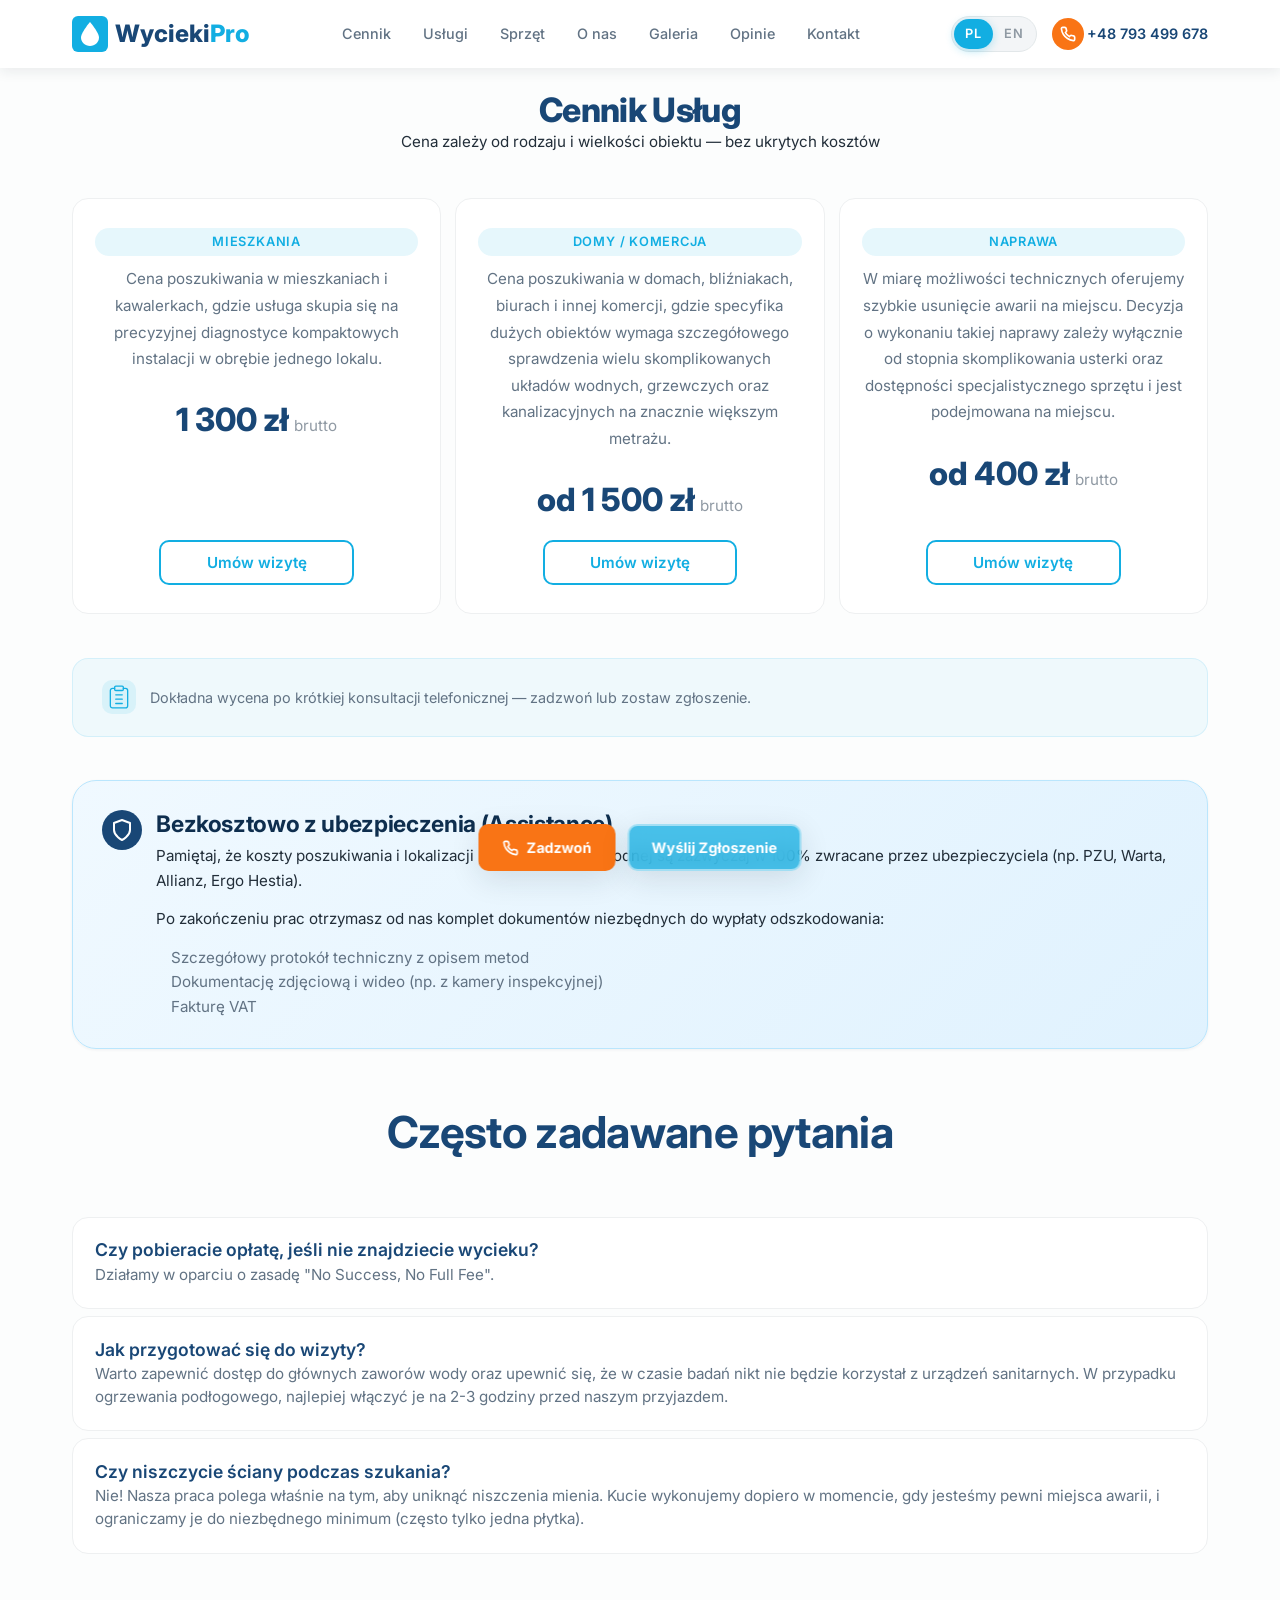
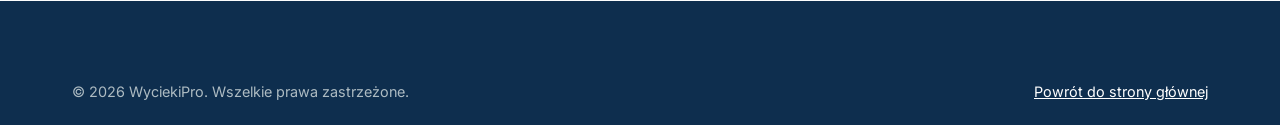
==== cennik.html @ beeb1ba0 "Оновив файли" ====
<!DOCTYPE html>
<html lang="pl">

<head>
  <meta charset="UTF-8">
  <meta name="viewport" content="width=device-width, initial-scale=1.0, viewport-fit=cover">
  <title>Cennik Usług — WyciekiPro</title>
  <meta name="description" content="Ile kosztuje wykrywanie wycieków? Informacje o cenach dla mieszkań, domów i firm. Dowiedz się jak rozliczyć usługę z ubezpieczenia.">
  <link rel="canonical" href="https://wyciekipro.pl/cennik.html">
  <meta property="og:title" content="Cennik Usług — WyciekiPro">
  <meta property="og:description" content="Ile kosztuje wykrywanie wycieków? Informacje o cenach dla mieszkań, domów i firm. Dowiedz się jak rozliczyć usługę z ubezpieczenia.">
  <meta property="og:type" content="website">
  <meta property="og:url" content="https://wyciekipro.pl/cennik.html">
  <meta property="og:image" content="https://wyciekipro.pl/images/hero/hero_pc@1x.jpg">
  <link rel="icon" type="image/png" sizes="32x32" href="images/favicon/favicon-32x32.png">
  <link rel="preconnect" href="https://fonts.googleapis.com">
  <link rel="preconnect" href="https://fonts.gstatic.com" crossorigin>
  <link href="https://fonts.googleapis.com/css2?family=Inter:wght@400;500;600;700;800&display=swap" rel="stylesheet">
  <!-- CSS -->
  <link rel="stylesheet" href="css/base/reset.css">
  <link rel="stylesheet" href="css/base/variables.css">
  <link rel="stylesheet" href="css/base/typography.css">
  <link rel="stylesheet" href="css/layout/grid.css">
  <link rel="stylesheet" href="css/layout/responsive.css">
  <link rel="stylesheet" href="css/components/header.css">
  <link rel="stylesheet" href="css/components/footer.css">
  <link rel="stylesheet" href="css/components/cards.css">
  <link rel="stylesheet" href="css/components/pricing.css">
  <link rel="stylesheet" href="css/components/buttons.css">
  <link rel="stylesheet" href="css/animations/animations.css">
  <style>
    .subpage {
      padding-top: 90px;
      min-height: calc(100vh - 300px);
    }
    .subpage .section-header {
      margin-bottom: var(--space-2xl);
    }
    .subpage .section-header h1 {
      font-size: clamp(1.5rem, 1.3rem + 1vw, 2.2rem);
    }

    .insurance-box {
      background: linear-gradient(135deg, #f0f9ff, #e0f2fe);
      border: 1px solid #bae6fd;
      padding: var(--space-xl);
      border-radius: var(--radius-xl);
      margin-top: var(--space-2xl);
      box-shadow: var(--shadow-sm);
    }
    .insurance-box h2 {
      color: var(--color-primary-dark);
      margin-bottom: var(--space-sm);
      font-size: 150%;
    }
    .insurance-box p, .insurance-box ul {
      font-size: 0.95rem;
    }
    
    .faq-section {
      margin-top: var(--space-3xl);
    }
    .faq-section .section-header {
      margin-bottom: var(--space-3xl);
    }
    .faq-item {
      background: #fff;
      border: 1px solid var(--color-border-light);
      padding: var(--space-lg);
      border-radius: var(--radius-lg);
      margin-bottom: var(--space-sm);
    }
    .faq-item h3 {
      color: var(--color-primary);
      margin-bottom: var(--space-xs);
      font-size: 1.1rem;
    }
    .faq-item p {
      color: var(--color-text-light);
      line-height: 1.5;
      font-size: 0.95rem;
    }

    .gallery-cta-fixed {
      position: fixed;
      bottom: var(--space-xl);
      left: 50%;
      transform: translateX(-50%);
      z-index: 100;
      display: flex;
      gap: 12px;
      width: max-content;
    }
    .fixed-btn {
      display: inline-flex;
      align-items: center;
      gap: 8px;
      backdrop-filter: blur(10px);
      -webkit-backdrop-filter: blur(10px);
      padding: 10px 22px;
      border-radius: var(--radius-md);
      font-size: var(--text-sm);
      font-weight: var(--fw-bold);
      text-decoration: none;
      transition: all var(--transition-base);
      white-space: nowrap;
      box-shadow: var(--shadow-lg);
      border: 2px solid transparent;
    }
    .fixed-btn--phone {
      background: var(--color-cta);
      border-color: var(--color-cta);
      color: #fff;
    }
    .fixed-btn--form {
      background: hsla(195, 85%, 48%, 0.75);
      border-color: hsla(0, 0%, 100%, 0.5);
      color: #fff;
    }
    .fixed-btn:hover {
      transform: translateY(-3px);
      box-shadow: var(--shadow-xl);
    }
    .fixed-btn--phone:hover { 
      background: var(--color-cta-hover);
      border-color: var(--color-cta-hover);
      color: #fff;
    }
    .fixed-btn--form:hover { 
      background: var(--color-accent);
      border-color: var(--color-accent);
      color: #fff;
    }

    @media (max-width: 768px) {
      .gallery-cta-fixed {
        bottom: var(--space-lg);
        gap: 10px;
        width: calc(100% - 40px);
        justify-content: center;
      }
      .fixed-btn {
        padding: 10px 14px;
        font-size: 0.8rem;
        flex: 1;
        justify-content: center;
        border-width: 1.5px;
      }
    }
  </style>
</head>

<body class="always-scrolled">

  <!-- ═══ HEADER ═══ -->
  <header class="header" id="header">
    <div class="container header__inner">
      <a href="index.html" class="header__logo" id="logo">
        <span class="header__logo-icon">
          <svg width="20" height="24" viewBox="0 0 20 24" fill="none" xmlns="http://www.w3.org/2000/svg"
            aria-hidden="true">
            <path d="M10 0C10 0 1 10.5 1 15.5C1 20.194 5.03 24 10 24C14.97 24 19 20.194 19 15.5C19 10.5 10 0 10 0Z"
              fill="white" />
            <path d="M13.5 18C13.5 16.07 12.43 14.4 10.83 13.56" stroke="rgba(255,255,255,0.4)" stroke-width="1.5"
              stroke-linecap="round" />
          </svg>
        </span>
        <span class="header__logo-text">Wycieki<span>Pro</span></span>
      </a>
      <nav class="nav" id="main-nav">
        <a href="cennik.html" class="nav__link active">Cennik</a>
        <a href="uslugi.html" class="nav__link">Usługi</a>
        <a href="sprzet.html" class="nav__link">Sprzęt</a>
        <a href="index.html#process" class="nav__link">O nas</a>
        <a href="galeria.html" class="nav__link">Galeria</a>
        <a href="index.html#reviews" class="nav__link">Opinie</a>
        <a href="index.html#contact" class="nav__link">Kontakt</a>
      </nav>
      <div class="header__actions">
        <div class="lang-switch" id="lang-switch">
          <button class="lang-switch__btn active" data-lang="pl">PL</button>
          <button class="lang-switch__btn" data-lang="en">EN</button>
        </div>
        <a href="tel:+48793499678" class="header__phone" id="header-phone">
          <span class="header__phone-icon"><svg width="16" height="16" viewBox="0 0 24 24" fill="none" stroke="#fff"
              stroke-width="2.5" stroke-linecap="round" stroke-linejoin="round">
              <path
                d="M22 16.92v3a2 2 0 0 1-2.18 2 19.79 19.79 0 0 1-8.63-3.07 19.5 19.5 0 0 1-6-6 19.79 19.79 0 0 1-3.07-8.67A2 2 0 0 1 4.11 2h3a2 2 0 0 1 2 1.72c.13.81.36 1.6.7 2.81a2 2 0 0 1-.45 2.11L8.09 9.91a16 16 0 0 0 6 6l1.27-1.27a2 2 0 0 1 2.11-.45c1.21.34 2 .57 2.81.7A2 2 0 0 1 22 16.92z" />
            </svg></span>
          <span class="header__phone-number">+48 793 499 678</span>
        </a>
      </div>
      <button class="hamburger" id="hamburger" aria-label="Menu">
        <span></span><span></span><span></span>
      </button>
    </div>
  </header>

  <!-- Mobile Menu -->
  <div class="mobile-menu" id="mobile-menu">
    <a href="index.html" class="nav__link">Strona Główna</a>
    <a href="cennik.html" class="nav__link active">Cennik</a>
    <a href="uslugi.html" class="nav__link">Usługi</a>
    <a href="sprzet.html" class="nav__link">Sprzęt</a>
    <a href="index.html#process" class="nav__link">O nas</a>
    <a href="galeria.html" class="nav__link">Galeria</a>
    <a href="index.html#reviews" class="nav__link">Opinie</a>
    <a href="index.html#contact" class="nav__link">Kontakt</a>
    <a href="tel:+48793499678" class="btn btn--phone mobile-menu__phone"><svg width="18" height="18" viewBox="0 0 24 24"
        fill="none" stroke="#fff" stroke-width="2.5" stroke-linecap="round" stroke-linejoin="round">
        <path
          d="M22 16.92v3a2 2 0 0 1-2.18 2 19.79 19.79 0 0 1-8.63-3.07 19.5 19.5 0 0 1-6-6 19.79 19.79 0 0 1-3.07-8.67A2 2 0 0 1 4.11 2h3a2 2 0 0 1 2 1.72c.13.81.36 1.6.7 2.81a2 2 0 0 1-.45 2.11L8.09 9.91a16 16 0 0 0 6 6l1.27-1.27a2 2 0 0 1 2.11-.45c1.21.34 2 .57 2.81.7A2 2 0 0 1 22 16.92z" />
      </svg> +48 793 499 678</a>
  </div>

  <!-- ═══ PRICING ═══ -->
  <section class="subpage section">
    <div class="container">
      <div class="gallery-cta-fixed">
        <a href="tel:+48793499678" class="fixed-btn fixed-btn--phone">
          <svg width="16" height="16" viewBox="0 0 24 24" fill="none" stroke="currentColor" stroke-width="2.5" stroke-linecap="round" stroke-linejoin="round"><path d="M22 16.92v3a2 2 0 0 1-2.18 2 19.79 19.79 0 0 1-8.63-3.07 19.5 19.5 0 0 1-6-6 19.79 19.79 0 0 1-3.07-8.67A2 2 0 0 1 4.11 2h3a2 2 0 0 1 2 1.72c.13.81.36 1.6.7 2.81a2 2 0 0 1-.45 2.11L8.09 9.91a16 16 0 0 0 6 6l1.27-1.27a2 2 0 0 1 2.11-.45c1.21.34 2 .57 2.81.7A2 2 0 0 1 22 16.92z"/></svg>
          Zadzwoń
        </a>
        <a href="index.html#contact" class="fixed-btn fixed-btn--form" onclick="openModal(event)">
          Wyślij Zgłoszenie
        </a>
      </div>
      <div class="section-header">
        <h1>Cennik Usług</h1>
        <p>Cena zależy od rodzaju i wielkości obiektu — bez ukrytych kosztów</p>
      </div>

      <div class="pricing__grid reveal-stagger">

        <!-- Card 1: Residential -->
        <div class="card card--pricing reveal">
          <div class="pricing__tag">Mieszkania</div>
          <p class="card__desc">Cena poszukiwania w mieszkaniach i kawalerkach, gdzie usługa skupia się na precyzyjnej diagnostyce kompaktowych instalacji w obrębie jednego lokalu.</p>
          <div class="card__price">1 300 zł <span>brutto</span></div>
          <a href="index.html#contact" class="btn btn--outline" onclick="openModal(event)">Umów wizytę</a>
        </div>

        <!-- Card 2: House / Commercial -->
        <div class="card card--pricing reveal">
          <div class="pricing__tag">Domy / komercja</div>
          <p class="card__desc">Cena poszukiwania w domach, bliźniakach, biurach i innej komercji, gdzie specyfika dużych obiektów wymaga szczegółowego sprawdzenia wielu skomplikowanych układów wodnych, grzewczych oraz kanalizacyjnych na znacznie większym metrażu.</p>
          <div class="card__price">od 1 500 zł <span>brutto</span></div>
          <a href="index.html#contact" class="btn btn--outline" onclick="openModal(event)">Umów wizytę</a>
        </div>

        <!-- Card 3: Repair -->
        <div class="card card--pricing reveal">
          <div class="pricing__tag">Naprawa</div>
          <p class="card__desc">W miarę możliwości technicznych oferujemy szybkie usunięcie awarii na miejscu. Decyzja o wykonaniu takiej naprawy zależy wyłącznie od stopnia skomplikowania usterki oraz dostępności specjalistycznego sprzętu i jest podejmowana na miejscu.</p>
          <div class="card__price">od 400 zł <span>brutto</span></div>
          <a href="index.html#contact" class="btn btn--outline" onclick="openModal(event)">Umów wizytę</a>
        </div>

      </div>

      <!-- Notes -->
      <div class="pricing__notes reveal">
        <div class="pricing__note-item">
          <span class="pricing__note-icon"><svg width="26" height="26" viewBox="0 0 24 24" fill="none" stroke="currentColor" stroke-width="1.2" stroke-linecap="round" stroke-linejoin="round"><path d="M16 4h2a2 2 0 0 1 2 2v14a2 2 0 0 1-2 2H6a2 2 0 0 1-2-2V6a2 2 0 0 1 2-2h2"/><rect x="8" y="2" width="8" height="4" rx="1" ry="1"/><path d="M9 14h6"/><path d="M9 18h6"/><path d="M9 10h6"/></svg></span>
          <span>Dokładna wycena po krótkiej konsultacji telefonicznej — zadzwoń lub zostaw zgłoszenie.</span>
        </div>
      </div>

      <div class="insurance-box reveal">
        <div style="display: flex; gap: var(--space-md); align-items: flex-start;">
          <div style="background: var(--color-primary); color: #fff; width: 40px; height: 40px; border-radius: 50%; display: flex; align-items: center; justify-content: center; flex-shrink: 0;">
            <svg width="24" height="24" viewBox="0 0 24 24" fill="none" stroke="currentColor" stroke-width="2" stroke-linecap="round" stroke-linejoin="round"><path d="M12 22s8-4 8-10V5l-8-3-8 3v7c0 6 8 10 8 10z"/></svg>
          </div>
          <div>
            <h2>Bezkosztowo z ubezpieczenia (Assistance)</h2>
            <p>Pamiętaj, że koszty poszukiwania i lokalizacji przyczyn szkody wodnej są zazwyczaj w 100% zwracane przez ubezpieczyciela (np. PZU, Warta, Allianz, Ergo Hestia).</p>
            <p style="margin-top: var(--space-sm);">Po zakończeniu prac otrzymasz od nas komplet dokumentów niezbędnych do wypłaty odszkodowania:</p>
            <ul style="margin-top: var(--space-xs); padding-left: var(--space-md); color: var(--color-text-light);">
              <li>Szczegółowy protokół techniczny z opisem metod</li>
              <li>Dokumentację zdjęciową i wideo (np. z kamery inspekcyjnej)</li>
              <li>Fakturę VAT</li>
            </ul>
          </div>
        </div>
      </div>

      <div class="faq-section">
        <div class="section-header reveal">
          <h2>Często zadawane pytania</h2>
        </div>
        <div class="faq-item reveal">
          <h3>Czy pobieracie opłatę, jeśli nie znajdziecie wycieku?</h3>
          <p>Działamy w oparciu o zasadę "No Success, No Full Fee".</p>
        </div>
        <div class="faq-item reveal">
          <h3>Jak przygotować się do wizyty?</h3>
          <p>Warto zapewnić dostęp do głównych zaworów wody oraz upewnić się, że w czasie badań nikt nie będzie korzystał z urządzeń sanitarnych. W przypadku ogrzewania podłogowego, najlepiej włączyć je na 2-3 godziny przed naszym przyjazdem.</p>
        </div>
        <div class="faq-item reveal">
          <h3>Czy niszczycie ściany podczas szukania?</h3>
          <p>Nie! Nasza praca polega właśnie na tym, aby uniknąć niszczenia mienia. Kucie wykonujemy dopiero w momencie, gdy jesteśmy pewni miejsca awarii, i ograniczamy je do niezbędnego minimum (często tylko jedna płytka).</p>
        </div>
      </div>
    </div>
  </section>

  <!-- ═══ FOOTER ═══ -->
  <footer class="footer">
    <div class="container">
      <div class="footer__bottom">
        <span>© 2026 WyciekiPro. Wszelkie prawa zastrzeżone.</span>
        <a href="index.html" style="color: #fff; text-decoration: underline;">Powrót do strony głównej</a>
      </div>
    </div>
  </footer>

  <script src="js/main.js"></script>
</body>
</html>
---- css/base/variables.css ----
/* ==========================================================================
   WyciekiPro — Design Tokens (CSS Custom Properties)
   Light aqua/water theme — professional, clean, trustworthy
   ========================================================================== */

:root {
  /* ── Color Palette ─────────────────────────────────────────────────── */
  
  /* Primary — Deep professional blue (trust & reliability) */
  --color-primary: hsl(210, 65%, 28%);
  --color-primary-light: hsl(210, 55%, 40%);
  --color-primary-dark: hsl(210, 70%, 18%);
  
  /* Accent — Aqua/Cyan (water, freshness, clarity) */
  --color-accent: hsl(195, 85%, 48%);
  --color-accent-light: hsl(195, 90%, 62%);
  --color-accent-dark: hsl(195, 80%, 38%);
  --color-accent-glow: hsla(195, 100%, 55%, 0.3);
  
  /* CTA / Emergency — Warm amber/orange */
  --color-cta: hsl(25, 95%, 53%);
  --color-cta-hover: hsl(25, 95%, 60%);
  --color-cta-dark: hsl(25, 90%, 45%);
  
  /* Success */
  --color-success: hsl(155, 65%, 42%);
  
  /* Backgrounds — Light, airy, water-inspired */
  --color-bg: hsl(200, 20%, 99%);
  --color-bg-alt: hsl(200, 18%, 96%);
  --color-bg-card: hsl(0, 0%, 100%);
  --color-bg-hero: linear-gradient(135deg, hsl(210, 65%, 28%) 0%, hsl(200, 55%, 35%) 50%, hsl(195, 60%, 42%) 100%);
  --color-bg-section-dark: hsl(210, 50%, 24%);
  
  /* Text */
  --color-text: hsl(210, 25%, 18%);
  --color-text-light: hsl(210, 15%, 45%);
  --color-text-muted: hsl(210, 10%, 60%);
  --color-text-on-dark: hsl(200, 20%, 95%);
  --color-text-on-dark-muted: hsl(200, 15%, 72%);
  
  /* Borders & Shadows */
  --color-border: hsl(200, 15%, 90%);
  --color-border-light: hsl(200, 10%, 94%);
  --shadow-sm: 0 1px 3px hsla(210, 30%, 15%, 0.06);
  --shadow-md: 0 4px 12px hsla(210, 30%, 15%, 0.08);
  --shadow-lg: 0 8px 30px hsla(210, 30%, 15%, 0.12);
  --shadow-xl: 0 16px 50px hsla(210, 30%, 15%, 0.15);
  --shadow-accent: 0 4px 20px hsla(195, 85%, 48%, 0.2);
  --shadow-card-hover: 0 12px 40px hsla(195, 85%, 48%, 0.15);
  
  /* ── Typography ────────────────────────────────────────────────────── */
  --font-heading: 'Inter', 'Segoe UI', system-ui, -apple-system, sans-serif;
  --font-body: 'Inter', 'Segoe UI', system-ui, -apple-system, sans-serif;
  --font-mono: 'Roboto Mono', 'Consolas', monospace;
  
  /* Font sizes — fluid scale */
  --text-xs: clamp(0.7rem, 0.65rem + 0.25vw, 0.8rem);
  --text-sm: clamp(0.8rem, 0.75rem + 0.25vw, 0.9rem);
  --text-base: clamp(0.81rem, 0.77rem + 0.25vw, 0.95rem); /* Reduced 15% mobile, 10% PC */
  --text-lg: clamp(1.1rem, 1rem + 0.5vw, 1.25rem);
  --text-xl: clamp(1.25rem, 1.1rem + 0.75vw, 1.5rem);
  --text-2xl: clamp(1.5rem, 1.25rem + 1.25vw, 2rem);
  --text-3xl: clamp(1.85rem, 1.5rem + 1.75vw, 2.75rem);
  --text-4xl: clamp(2.25rem, 1.75rem + 2.5vw, 3.5rem);
  
  /* Font weights */
  --fw-regular: 400;
  --fw-medium: 500;
  --fw-semibold: 600;
  --fw-bold: 700;
  --fw-extrabold: 800;
  
  /* Line heights */
  --lh-tight: 1.2;
  --lh-snug: 1.35;
  --lh-normal: 1.6;
  --lh-relaxed: 1.75;
  
  /* ── Spacing (reduced ~10%) ──────────────────────────────────────────── */
  --space-xs: 0.2rem;     /* 3px */
  --space-sm: 0.45rem;    /* 7px */
  --space-md: 0.9rem;     /* 14px */
  --space-lg: 1.35rem;    /* 22px */
  --space-xl: 1.8rem;     /* 29px */
  --space-2xl: 2.7rem;    /* 43px */
  --space-3xl: 3.6rem;    /* 58px */
  --space-4xl: 5.4rem;    /* 86px */
  --space-section: clamp(1.4rem, 1.1rem + 1.8vw, 2.5rem);
  
  /* ── Layout ────────────────────────────────────────────────────────── */
  --container-max: 1200px;
  --container-narrow: 900px;
  --container-padding: clamp(1rem, 0.5rem + 2.5vw, 2rem);
  
  /* ── Border Radius ─────────────────────────────────────────────────── */
  --radius-sm: 6px;
  --radius-md: 10px;
  --radius-lg: 16px;
  --radius-xl: 24px;
  --radius-full: 9999px;
  
  /* ── Transitions ───────────────────────────────────────────────────── */
  --transition-fast: 150ms ease;
  --transition-base: 250ms ease;
  --transition-slow: 400ms ease;
  --transition-spring: 350ms cubic-bezier(0.34, 1.56, 0.64, 1);
  
  /* ── Z-index Scale ─────────────────────────────────────────────────── */
  --z-base: 1;
  --z-dropdown: 10;
  --z-sticky: 50;
  --z-header: 100;
  --z-overlay: 200;
  --z-modal: 300;
  --z-toast: 400;
}
---- css/base/typography.css ----
/* ==========================================================================
   WyciekiPro — Typography
   Google Fonts: Inter (loaded in HTML <head>)
   ========================================================================== */

body {
  font-family: var(--font-body);
  font-size: var(--text-base);
  font-weight: var(--fw-regular);
  line-height: var(--lh-normal);
  color: var(--color-text);
  background-color: var(--color-bg);
}

/* ── Headings ──────────────────────────────────────────────────────────── */

h1, h2, h3, h4, h5, h6 {
  font-family: var(--font-heading);
  font-weight: var(--fw-bold);
  line-height: var(--lh-tight);
  color: var(--color-primary);
}

h1 {
  font-size: var(--text-4xl);
  font-weight: var(--fw-extrabold);
  letter-spacing: -0.02em;
}

h2 {
  font-size: var(--text-3xl);
  font-weight: var(--fw-bold);
  letter-spacing: -0.015em;
}

h3 {
  font-size: var(--text-2xl);
  font-weight: var(--fw-semibold);
}

h4 {
  font-size: var(--text-xl);
  font-weight: var(--fw-semibold);
}

h5 {
  font-size: var(--text-lg);
  font-weight: var(--fw-medium);
}

/* ── Section Headers ───────────────────────────────────────────────────── */

.section-label {
  display: inline-flex;
  align-items: center;
  gap: var(--space-sm);
  font-size: var(--text-sm);
  font-weight: var(--fw-semibold);
  text-transform: uppercase;
  letter-spacing: 0.1em;
  color: var(--color-accent);
  margin-bottom: var(--space-md);
}

.section-label::before {
  content: '';
  display: inline-block;
  width: 32px;
  height: 2px;
  background: var(--color-accent);
  border-radius: var(--radius-full);
}

.section-title {
  font-size: var(--text-3xl);
  font-weight: var(--fw-bold);
  color: var(--color-primary);
  margin-bottom: var(--space-md);
}

.section-subtitle {
  font-size: var(--text-lg);
  color: var(--color-text-light);
  max-width: 600px;
  line-height: var(--lh-relaxed);
}

/* Dark section variants */
.section--dark .section-label {
  color: var(--color-accent-light);
}

.section--dark .section-title {
  color: var(--color-text-on-dark);
}

.section--dark .section-subtitle {
  color: var(--color-text-on-dark-muted);
}

/* ── Body Text ─────────────────────────────────────────────────────────── */

p {
  margin-bottom: var(--space-md);
  color: var(--color-text);
}

p:last-child {
  margin-bottom: 0;
}

.text-muted {
  color: var(--color-text-muted);
}

.text-light {
  color: var(--color-text-light);
}

.text-accent {
  color: var(--color-accent);
}

.text-center {
  text-align: center;
}

/* ── Links ─────────────────────────────────────────────────────────────── */

.link {
  color: var(--color-accent-dark);
  font-weight: var(--fw-medium);
  transition: color var(--transition-fast);
  text-decoration: underline;
  text-decoration-color: transparent;
  text-underline-offset: 3px;
}

.link:hover {
  color: var(--color-accent);
  text-decoration-color: var(--color-accent);
}

/* ── Strong / Emphasis ─────────────────────────────────────────────────── */

strong, b {
  font-weight: var(--fw-semibold);
}

em, i {
  font-style: italic;
}

small {
  font-size: var(--text-sm);
}
---- css/layout/grid.css ----
/* ==========================================================================
   WyciekiPro — Grid & Layout System
   ========================================================================== */

.container {
  width: 100%;
  max-width: var(--container-max);
  margin-left: auto;
  margin-right: auto;
  padding-left: var(--container-padding);
  padding-right: var(--container-padding);
}

.container--narrow {
  max-width: var(--container-narrow);
}

/* ── Sections ──────────────────────────────────────────────────────────── */

.section {
  padding-top: var(--space-section);
  padding-bottom: var(--space-section);
}

.section--dark {
  background-color: var(--color-bg-section-dark);
  color: var(--color-text-on-dark);
}

.section--alt {
  background-color: var(--color-bg-alt);
}

.section-header {
  text-align: center;
  max-width: 700px;
  margin-left: auto;
  margin-right: auto;
  margin-bottom: var(--space-3xl);
}

/* ── Grid ──────────────────────────────────────────────────────────────── */

.grid {
  display: grid;
  gap: var(--space-xl);
}

.grid--2 {
  grid-template-columns: repeat(2, 1fr);
}

.grid--3 {
  grid-template-columns: repeat(3, 1fr);
}

.grid--4 {
  grid-template-columns: repeat(4, 1fr);
}

/* ── Flex Utilities ────────────────────────────────────────────────────── */

.flex {
  display: flex;
}

.flex--center {
  display: flex;
  align-items: center;
  justify-content: center;
}

.flex--between {
  display: flex;
  align-items: center;
  justify-content: space-between;
}

.flex--column {
  display: flex;
  flex-direction: column;
}

.flex--gap-sm {
  gap: var(--space-sm);
}

.flex--gap-md {
  gap: var(--space-md);
}

.flex--gap-lg {
  gap: var(--space-lg);
}
---- css/layout/responsive.css ----
/* ==========================================================================
   WyciekiPro — Responsive Breakpoints
   Mobile-first approach
   ========================================================================== */

/* ── Tablet (768px+) ───────────────────────────────────────────────────── */
@media (max-width: 768px) {
  .grid--2,
  .grid--3,
  .grid--4 {
    grid-template-columns: 1fr;
  }

  .section-header {
    margin-bottom: var(--space-2xl);
  }

  .hide-mobile {
    display: none !important;
  }
}

@media (min-width: 769px) and (max-width: 1024px) {
  .grid--4 {
    grid-template-columns: repeat(2, 1fr);
  }

  .grid--3 {
    grid-template-columns: repeat(2, 1fr);
  }

  .hide-tablet {
    display: none !important;
  }
}

/* ── Desktop (1025px+) ─────────────────────────────────────────────────── */
@media (min-width: 1025px) {
  .hide-desktop {
    display: none !important;
  }
}

/* ── Large Desktop (1440px+) ───────────────────────────────────────────── */
@media (min-width: 1440px) {
  :root {
    --container-padding: 2.5rem;
  }
}
---- css/components/header.css ----
/* ==========================================================================
   WyciekiPro — Header & Navigation
   Sticky header, mobile hamburger menu, language switcher
   ========================================================================== */

.header {
  position: fixed;
  top: 0;
  left: 0;
  right: 0;
  z-index: var(--z-header);
  padding: var(--space-md) 0;
  padding-top: calc(env(safe-area-inset-top, 0px) + var(--space-md));
  transition: all var(--transition-base);
}

/* Cover the iOS safe-area above the header so page content doesn't bleed through */
.header::before {
  content: '';
  position: absolute;
  top: -100px; /* Extend far above the viewport to cover safe area and potential bounces */
  left: 0;
  right: 0;
  bottom: 0;
  background: transparent;
  z-index: -1;
  transition: all var(--transition-base);
  pointer-events: none;
}

/* Scrolled state — solid background */
.header.scrolled {
  background: hsla(0, 0%, 100%, 0.95);
  backdrop-filter: blur(16px);
  -webkit-backdrop-filter: blur(16px);
  box-shadow: var(--shadow-md);
  padding: var(--space-md) 0;
  padding-top: calc(env(safe-area-inset-top, 0px) + var(--space-md));
}

.header.scrolled::before {
  background: hsla(0, 0%, 100%, 0.95);
  backdrop-filter: blur(16px);
  -webkit-backdrop-filter: blur(16px);
}

.header__inner {
  display: flex;
  align-items: center;
  justify-content: space-between;
  gap: var(--space-lg);
}

/* ── Logo ──────────────────────────────────────────────────────────────── */

.header__logo {
  display: flex;
  align-items: center;
  gap: var(--space-sm);
  font-size: var(--text-xl);
  font-weight: var(--fw-extrabold);
  color: #fff;
  z-index: var(--z-header);
  transition: color var(--transition-base);
}

.header.scrolled .header__logo {
  color: var(--color-primary);
}

.header__logo-icon {
  width: 36px;
  height: 36px;
  display: flex;
  align-items: center;
  justify-content: center;
  background: var(--color-accent);
  border-radius: var(--radius-sm);
  color: #fff;
  font-size: 1.1rem;
}

.header__logo-text span {
  color: var(--color-accent);
}

/* ── Navigation ────────────────────────────────────────────────────────── */

.nav {
  display: flex;
  align-items: center;
  gap: var(--space-xs);
}

.nav__link {
  padding: 0.5rem 0.9rem;
  font-size: var(--text-sm);
  font-weight: var(--fw-medium);
  color: hsla(0, 0%, 100%, 0.85);
  border-radius: var(--radius-sm);
  transition: all var(--transition-fast);
  white-space: nowrap;
}

.nav__link:hover {
  color: #fff;
  background: hsla(0, 0%, 100%, 0.1);
}

.header.scrolled .nav__link {
  color: var(--color-text-light);
}

.header.scrolled .nav__link:hover {
  color: var(--color-primary);
  background: var(--color-bg-alt);
}

/* ── Header Actions (phone + language) ─────────────────────────────────── */

.header__actions {
  display: flex;
  align-items: center;
  gap: var(--space-md);
}

/* ── Language Switcher ─────────────────────────────────────────────────── */

.lang-switch {
  display: flex;
  align-items: center;
  background: hsla(0, 0%, 100%, 0.1);
  border-radius: var(--radius-full);
  padding: 2px;
  border: 1px solid hsla(0, 0%, 100%, 0.15);
}

.header.scrolled .lang-switch {
  background: var(--color-bg-alt);
  border-color: var(--color-border);
}

.lang-switch__btn {
  padding: 0.3rem 0.7rem;
  font-size: var(--text-xs);
  font-weight: var(--fw-semibold);
  color: hsla(0, 0%, 100%, 0.6);
  border-radius: var(--radius-full);
  transition: all var(--transition-fast);
  text-transform: uppercase;
  letter-spacing: 0.05em;
}

.lang-switch__btn.active {
  background: var(--color-accent);
  color: #fff;
  box-shadow: 0 2px 8px hsla(195, 85%, 48%, 0.3);
}

.header.scrolled .lang-switch__btn {
  color: var(--color-text-muted);
}

.header.scrolled .lang-switch__btn.active {
  color: #fff;
}

/* ── Phone in header ───────────────────────────────────────────────────── */

.header__phone {
  display: flex;
  align-items: center;
  gap: var(--space-xs);
  color: #fff;
  font-weight: var(--fw-semibold);
  font-size: var(--text-sm);
  transition: color var(--transition-fast);
}

.header.scrolled .header__phone {
  color: var(--color-primary);
}

.header__phone-icon {
  width: 32px;
  height: 32px;
  display: flex;
  align-items: center;
  justify-content: center;
  background: var(--color-cta);
  border-radius: var(--radius-full);
  color: #fff;
  font-size: 0.85rem;
}

/* ── Hamburger (mobile) ────────────────────────────────────────────────── */

.hamburger {
  display: none;
  flex-direction: column;
  justify-content: center;
  gap: 5px;
  width: 28px;
  height: 28px;
  cursor: pointer;
  z-index: var(--z-header);
}

.hamburger span {
  display: block;
  height: 2px;
  width: 100%;
  background: #fff;
  border-radius: var(--radius-full);
  transition: all var(--transition-base);
}

.header.scrolled .hamburger span {
  background: var(--color-primary);
}

.hamburger.active span:nth-child(1) {
  transform: rotate(45deg) translate(5px, 5px);
}

.hamburger.active span:nth-child(2) {
  opacity: 0;
}

.hamburger.active span:nth-child(3) {
  transform: rotate(-45deg) translate(5px, -5px);
}

/* ── Mobile Menu Overlay ───────────────────────────────────────────────── */

.mobile-menu {
  display: none;
  position: fixed;
  top: 0;
  left: 0;
  right: 0;
  bottom: 0;
  background: hsla(210, 75%, 22%, 0.97);
  backdrop-filter: blur(20px);
  z-index: calc(var(--z-header) - 1);
  padding: 100px var(--container-padding) var(--space-2xl);
  flex-direction: column;
  align-items: center;
  justify-content: center;
  gap: var(--space-sm);
}

.mobile-menu.open {
  display: flex;
}

.mobile-menu .nav__link {
  font-size: var(--text-xl);
  padding: 0.7rem var(--space-xl);
  color: hsla(0, 0%, 100%, 0.9);
  width: 100%;
  max-width: 80%;
  min-width: max-content;
  text-align: center;
}

.mobile-menu .nav__link:hover {
  background: hsla(0, 0%, 100%, 0.1);
}

.mobile-menu__phone {
  margin-top: var(--space-xl);
  width: 100%;
  max-width: 80%;
  min-width: max-content;
}

/* ── Responsive ────────────────────────────────────────────────────────── */

/* Hide phone number text when it starts to squeeze */
@media (max-width: 1200px) {
  .header__phone-number {
    display: none;
  }
}

@media (max-width: 1024px) {
  .nav {
    display: none;
  }

  .header__phone {
    display: none;
  }

  .hamburger {
    display: flex;
  }
}
---- css/components/footer.css ----
/* ==========================================================================
   WyciekiPro — Footer
   ========================================================================== */

.footer {
  background: var(--color-primary-dark);
  color: var(--color-text-on-dark);
  padding: var(--space-3xl) 0 var(--space-lg);
}

.footer__top {
  display: grid;
  grid-template-columns: 2fr 1fr 1fr 1.5fr;
  gap: var(--space-2xl);
  padding-bottom: var(--space-2xl);
  border-bottom: 1px solid hsla(0, 0%, 100%, 0.1);
}

.footer__brand-text {
  font-size: var(--text-sm);
  color: var(--color-text-on-dark-muted);
  margin-top: var(--space-md);
  max-width: 300px;
  line-height: var(--lh-relaxed);
}

.footer__heading {
  font-size: var(--text-base);
  font-weight: var(--fw-semibold);
  color: var(--color-text-on-dark);
  margin-bottom: var(--space-lg);
}

.footer__links li {
  margin-bottom: var(--space-sm);
}

.footer__links a {
  font-size: var(--text-sm);
  color: var(--color-text-on-dark-muted);
  transition: color var(--transition-fast);
}

.footer__links a:hover {
  color: var(--color-accent-light);
}

.footer__bottom {
  display: flex;
  justify-content: space-between;
  align-items: center;
  padding-top: var(--space-lg);
  font-size: var(--text-sm);
  color: var(--color-text-on-dark-muted);
}

@media (max-width: 768px) {
  .footer__top {
    grid-template-columns: 1fr;
    gap: var(--space-xl);
  }

  .footer__bottom {
    flex-direction: column;
    gap: var(--space-sm);
    text-align: center;
  }
}
---- css/components/cards.css ----
/* ==========================================================================
   WyciekiPro — Cards
   Universal card component for services, equipment, cases
   ========================================================================== */

.card {
  background: var(--color-bg-card);
  border-radius: var(--radius-lg);
  border: 1px solid var(--color-border-light);
  padding: var(--space-xl);
  transition: all var(--transition-base);
  position: relative;
  overflow: hidden;
}

.card:hover {
  box-shadow: var(--shadow-card-hover);
  border-color: var(--color-accent);
  transform: translateY(-4px);
}

/* ── Card with icon ────────────────────────────────────────────────────── */

.card__icon {
  width: 56px;
  height: 56px;
  display: flex;
  align-items: center;
  justify-content: center;
  background: linear-gradient(135deg, var(--color-accent), var(--color-accent-light));
  border-radius: var(--radius-md);
  margin-bottom: var(--space-lg);
  color: #fff;
  font-size: 1.5rem;
  box-shadow: 0 4px 15px hsla(195, 85%, 48%, 0.25);
}

.card__icon svg {
  width: 28px;
  height: 28px;
}

/* ── Card number (for process steps) ───────────────────────────────────── */

.card__number {
  width: 48px;
  height: 48px;
  display: flex;
  align-items: center;
  justify-content: center;
  background: var(--color-accent);
  border-radius: var(--radius-full);
  color: #fff;
  font-size: var(--text-lg);
  font-weight: var(--fw-bold);
  margin-bottom: var(--space-lg);
  flex-shrink: 0;
}

/* ── Card content ──────────────────────────────────────────────────────── */

.card__title {
  font-size: var(--text-lg);
  font-weight: var(--fw-semibold);
  color: var(--color-primary);
  margin-bottom: var(--space-sm);
}

.card__text {
  font-size: var(--text-base);
  color: var(--color-text-light);
  line-height: var(--lh-relaxed);
}

/* ── Card image variant ────────────────────────────────────────────────── */

.card--image {
  padding: 30px;
  overflow: hidden;
}

.card--image .card__img {
  width: 100%;
  height: auto;
  object-fit: contain;
  padding: 0;
  transition: transform var(--transition-slow);
}

.card--image:hover .card__img {
  transform: scale(1.05);
}

.card--image .card__body {
  padding: var(--space-md) 0 0 0;
}

/* ── Card on dark background ───────────────────────────────────────────── */

.card--dark {
  background: hsla(0, 0%, 100%, 0.05);
  border-color: hsla(0, 0%, 100%, 0.1);
  backdrop-filter: blur(12px);
}

.card--dark:hover {
  background: hsla(0, 0%, 100%, 0.08);
  border-color: var(--color-accent);
}

.card--dark .card__title {
  color: var(--color-text-on-dark);
}

.card--dark .card__text {
  color: var(--color-text-on-dark-muted);
}

/* ── Pricing card ──────────────────────────────────────────────────────── */

.card--pricing {
  display: flex;
  flex-direction: column;
  text-align: center;
  padding: var(--space-xl) var(--space-lg);
  position: relative;
  height: 100%;
}

.card--pricing .btn {
  margin-top: auto;
  align-self: center;
  width: 100%;
  max-width: 60%;
  min-width: max-content;
}

.card--pricing.featured,
.card--pricing-highlight {
  border-color: var(--color-accent);
  box-shadow: var(--shadow-accent);
}

.card--pricing-highlight {
  background: hsla(195, 85%, 48%, 0.05);
  border-color: hsla(195, 85%, 48%, 0.2);
}

.card--pricing-highlight .card__price {
  color: var(--color-primary);
}

.card--pricing-highlight .card__desc {
  color: var(--color-text-light);
}

.card__price {
  font-size: var(--text-2xl);
  font-weight: var(--fw-extrabold);
  color: var(--color-primary);
  margin: var(--space-sm) 0 var(--space-md);
}

.card__price span {
  font-size: var(--text-base);
  font-weight: var(--fw-regular);
  color: var(--color-text-muted);
}

.card__features {
  text-align: left;
  margin: var(--space-xl) 0;
}

.card__features li {
  padding: var(--space-sm) 0;
  display: flex;
  align-items: center;
  gap: var(--space-sm);
  font-size: var(--text-base);
  color: var(--color-text-light);
}

.card__features li::before {
  content: '✓';
  color: var(--color-accent);
  font-weight: var(--fw-bold);
  flex-shrink: 0;
}

/* ── Card short description (pricing cards without feature list) ─────────── */

.card__desc {
  font-size: var(--text-base);
  color: var(--color-text-light);
  line-height: var(--lh-relaxed);
  margin: var(--space-xs) 0 var(--space-md);
}

@media (max-width: 768px) {
  .card--pricing {
    padding: var(--space-md);
  }
  .card__price {
    font-size: var(--text-2xl);
    margin: var(--space-sm) 0;
  }
  .card__desc {
    margin: var(--space-sm) 0 var(--space-md);
    font-size: var(--text-sm);
  }
  .card--pricing .btn {
    padding: 0.5rem 1rem;
    font-size: var(--text-sm);
    max-width: 80%;
  }
}
---- css/components/pricing.css ----
/* ==========================================================================
   WyciekiPro — Pricing Section (Cennik)
   ========================================================================== */

.pricing {
  background: var(--color-bg-alt);
  padding-top: calc(var(--space-section) * 0.85);
}

/* ── Insurance info banner ──────────────────────────────────────────────── */

.pricing__insurance {
  padding: var(--space-xl);
  margin-bottom: var(--space-2xl);
  border-radius: var(--radius-lg);
  background: linear-gradient(135deg, var(--color-primary), hsl(210, 60%, 35%), var(--color-accent-dark));
  background-size: 200% 200%;
  animation: gradientShift 8s ease infinite;
  color: #fff;
  box-shadow: 0 8px 32px hsla(210, 65%, 28%, 0.25);
  text-align: center;
}

@keyframes gradientShift {
  0% { background-position: 0% 50%; }
  50% { background-position: 100% 50%; }
  100% { background-position: 0% 50%; }
}

.pricing__insurance-text {
  font-size: var(--text-base);
  color: hsla(0, 0%, 100%, 0.9);
  line-height: var(--lh-relaxed);
}

.pricing__insurance-text strong {
  color: #fff;
  display: block;
  font-size: var(--text-lg);
  margin-bottom: var(--space-sm);
  font-weight: var(--fw-bold);
}

/* ── Grid: 3-column variant ─────────────────────────────────────────────── */

.pricing__grid {
  display: grid;
  grid-template-columns: repeat(3, 1fr);
  gap: var(--space-md); /* Reduced from xl for compactness */
  align-items: stretch; /* Make boundaries identical */
}



/* ── Type tag badge ─────────────────────────────────────────────────────── */

.pricing__tag {
  display: inline-block;
  padding: 0.25rem 0.9rem;
  border-radius: var(--radius-full);
  font-size: var(--text-xs);
  font-weight: var(--fw-semibold);
  text-transform: uppercase;
  letter-spacing: 0.06em;
  background: hsla(195, 85%, 48%, 0.1);
  color: var(--color-accent);
  margin-bottom: var(--space-sm); /* Reduced margin for compactness */
}

.pricing__tag--accent {
  background: var(--color-accent);
  color: #fff;
}

/* ── Notes footer (travel + consultation) ───────────────────────────────── */

.pricing__notes {
  display: flex;
  flex-direction: column;
  gap: var(--space-sm);
  margin-top: var(--space-2xl);
  padding: var(--space-lg) var(--space-xl);
  background: hsla(195, 85%, 48%, 0.05);
  border: 1px solid hsla(195, 85%, 48%, 0.12);
  border-radius: var(--radius-lg);
}

.pricing__note-item {
  display: flex;
  align-items: center;
  gap: var(--space-md);
  font-size: var(--text-sm);
  color: var(--color-text-light);
  line-height: var(--lh-relaxed);
}

.pricing__note-icon {
  width: 34px;
  height: 34px;
  min-width: 34px;
  display: flex;
  align-items: center;
  justify-content: center;
  background: hsla(195, 85%, 48%, 0.1);
  color: var(--color-accent);
  border-radius: var(--radius-md);
  flex-shrink: 0;
}

/* ── Responsive ─────────────────────────────────────────────────────────── */

@media (max-width: 768px) {
  .pricing__grid {
    grid-template-columns: 1fr;
    gap: var(--space-xs);
  }

  .pricing__insurance {
    padding: var(--space-lg) var(--space-md);
  }

  .pricing__notes {
    padding: var(--space-md);
  }
}
---- css/components/buttons.css ----
/* ==========================================================================
   WyciekiPro — Buttons
   CTA, secondary, ghost button styles
   ========================================================================== */

.btn {
  display: inline-flex;
  align-items: center;
  justify-content: center;
  gap: var(--space-sm);
  padding: 0.8rem 1.8rem;
  font-family: var(--font-body);
  font-size: var(--text-base);
  font-weight: var(--fw-semibold);
  line-height: 1;
  border-radius: var(--radius-md);
  transition: all var(--transition-base);
  cursor: pointer;
  white-space: nowrap;
  border: 2px solid transparent;
  text-decoration: none;
}

/* ── Primary (CTA — warm amber) ────────────────────────────────────────── */

.btn--primary {
  background: var(--color-cta);
  color: #fff;
  border-color: var(--color-cta);
  box-shadow: 0 4px 15px hsla(25, 95%, 53%, 0.3);
}

.btn--primary:hover {
  background: var(--color-cta-hover);
  border-color: var(--color-cta-hover);
  box-shadow: 0 6px 25px hsla(25, 95%, 53%, 0.4);
  transform: translateY(-2px);
}

.btn--primary:active {
  transform: translateY(0);
  box-shadow: 0 2px 10px hsla(25, 95%, 53%, 0.3);
}

/* ── Secondary (Accent blue) ───────────────────────────────────────────── */

.btn--secondary {
  background: var(--color-accent);
  color: #fff;
  border-color: var(--color-accent);
  box-shadow: var(--shadow-accent);
}

.btn--secondary:hover {
  background: var(--color-accent-light);
  border-color: var(--color-accent-light);
  box-shadow: 0 6px 25px hsla(195, 85%, 48%, 0.3);
  transform: translateY(-2px);
}

/* ── Outline ───────────────────────────────────────────────────────────── */

.btn--outline {
  background: transparent;
  color: var(--color-accent);
  border-color: var(--color-accent);
}

.btn--outline:hover {
  background: var(--color-accent);
  color: #fff;
  transform: translateY(-2px);
}

/* ── Ghost (on dark backgrounds) ───────────────────────────────────────── */

.btn--ghost {
  background: hsla(0, 0%, 100%, 0.1);
  color: #fff;
  border-color: hsla(0, 0%, 100%, 0.25);
  backdrop-filter: blur(8px);
}

.btn--ghost:hover {
  background: hsla(0, 0%, 100%, 0.2);
  border-color: hsla(0, 0%, 100%, 0.4);
  transform: translateY(-2px);
}

/* ── Phone CTA (Emergency) ─────────────────────────────────────────────── */

.btn--phone {
  background: var(--color-cta);
  color: #fff;
  border-color: var(--color-cta);
  font-weight: var(--fw-bold);
  padding: 0.7rem 1.5rem;
  border-radius: var(--radius-full);
  box-shadow: 0 4px 15px hsla(25, 95%, 53%, 0.35);
}

.btn--phone:hover {
  background: var(--color-cta-hover);
  box-shadow: 0 6px 25px hsla(25, 95%, 53%, 0.45);
  transform: translateY(-2px);
}

.btn--phone svg,
.btn--phone .btn-icon {
  width: 18px;
  height: 18px;
}

/* ── Sizes ─────────────────────────────────────────────────────────────── */

.btn--sm {
  padding: 0.5rem 1.2rem;
  font-size: var(--text-sm);
}

.btn--lg {
  padding: 1rem 2.2rem;
  font-size: var(--text-lg);
}
---- css/animations/animations.css ----
/* ==========================================================================
   WyciekiPro — Animations
   Scroll-triggered reveals, micro-interactions, water effects
   ========================================================================== */

/* ── Scroll Reveal ─────────────────────────────────────────────────────── */

.reveal {
  opacity: 0;
  transform: translateY(30px);
  transition: opacity 0.6s ease, transform 0.6s ease;
}

.reveal.visible {
  opacity: 1;
  transform: translateY(0);
}

/* Staggered children */
.reveal-stagger > * {
  opacity: 0;
  transform: translateY(20px);
  transition: opacity 0.5s ease, transform 0.5s ease;
}

.reveal-stagger.visible > *:nth-child(1) { transition-delay: 0.1s; }
.reveal-stagger.visible > *:nth-child(2) { transition-delay: 0.2s; }
.reveal-stagger.visible > *:nth-child(3) { transition-delay: 0.3s; }
.reveal-stagger.visible > *:nth-child(4) { transition-delay: 0.4s; }
.reveal-stagger.visible > *:nth-child(5) { transition-delay: 0.5s; }
.reveal-stagger.visible > *:nth-child(6) { transition-delay: 0.6s; }

.reveal-stagger.visible > * {
  opacity: 1;
  transform: translateY(0);
}

/* Slide from left */
.reveal--left {
  transform: translateX(-30px);
}

.reveal--left.visible {
  transform: translateX(0);
}

/* Slide from right */
.reveal--right {
  transform: translateX(30px);
}

.reveal--right.visible {
  transform: translateX(0);
}

/* Scale up */
.reveal--scale {
  transform: scale(0.95);
}

.reveal--scale.visible {
  transform: scale(1);
}

/* ── Counter Animation ─────────────────────────────────────────────────── */

.counter-animated {
  display: inline-block;
}

/* ── Shimmer / Loading placeholder ─────────────────────────────────────── */

@keyframes shimmer {
  0% { background-position: -200% 0; }
  100% { background-position: 200% 0; }
}

.shimmer {
  background: linear-gradient(90deg,
    var(--color-bg-alt) 0%,
    var(--color-bg) 50%,
    var(--color-bg-alt) 100%
  );
  background-size: 200% 100%;
  animation: shimmer 1.5s infinite;
}

/* ── Floating animation (for decorative elements) ──────────────────────── */

@keyframes float {
  0%, 100% { transform: translateY(0); }
  50% { transform: translateY(-10px); }
}

.float {
  animation: float 4s ease-in-out infinite;
}

/* ── Water wave at section dividers ────────────────────────────────────── */

.wave-divider {
  position: relative;
  height: 60px;
  overflow: hidden;
}

.wave-divider svg {
  position: absolute;
  bottom: 0;
  width: 100%;
  height: 60px;
}
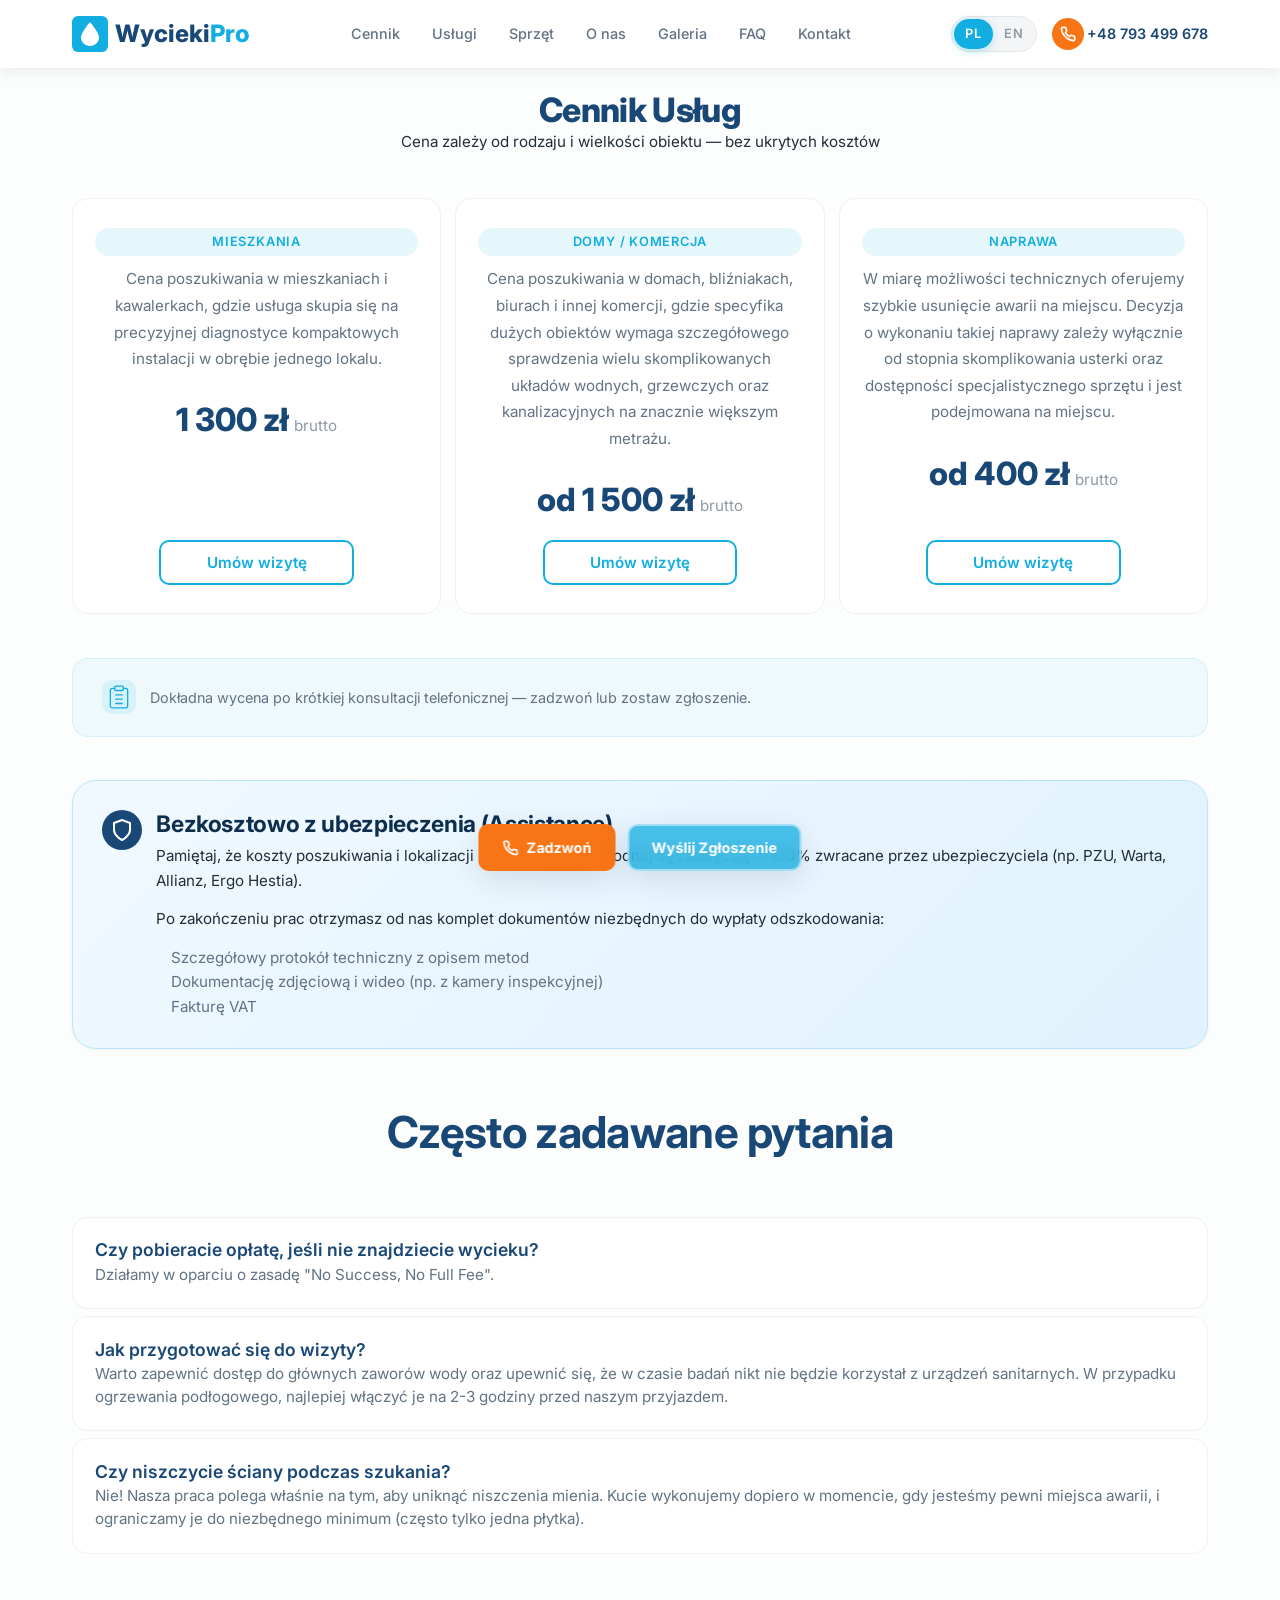
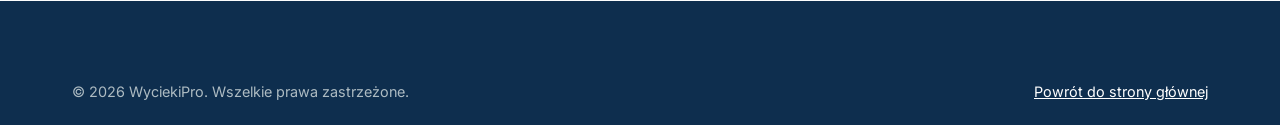
==== commit e060ed32: "финал польской версии" ====
--- a/cennik.html
+++ b/cennik.html
@@ -173,7 +173,7 @@
         <a href="sprzet.html" class="nav__link">Sprzęt</a>
         <a href="index.html#process" class="nav__link">O nas</a>
         <a href="galeria.html" class="nav__link">Galeria</a>
-        <a href="index.html#reviews" class="nav__link">Opinie</a>
+        <a href="faq.html" class="nav__link">FAQ</a>
         <a href="index.html#contact" class="nav__link">Kontakt</a>
       </nav>
       <div class="header__actions">
@@ -204,7 +204,7 @@
     <a href="sprzet.html" class="nav__link">Sprzęt</a>
     <a href="index.html#process" class="nav__link">O nas</a>
     <a href="galeria.html" class="nav__link">Galeria</a>
-    <a href="index.html#reviews" class="nav__link">Opinie</a>
+    <a href="faq.html" class="nav__link">FAQ</a>
     <a href="index.html#contact" class="nav__link">Kontakt</a>
     <a href="tel:+48793499678" class="btn btn--phone mobile-menu__phone"><svg width="18" height="18" viewBox="0 0 24 24"
         fill="none" stroke="#fff" stroke-width="2.5" stroke-linecap="round" stroke-linejoin="round">
